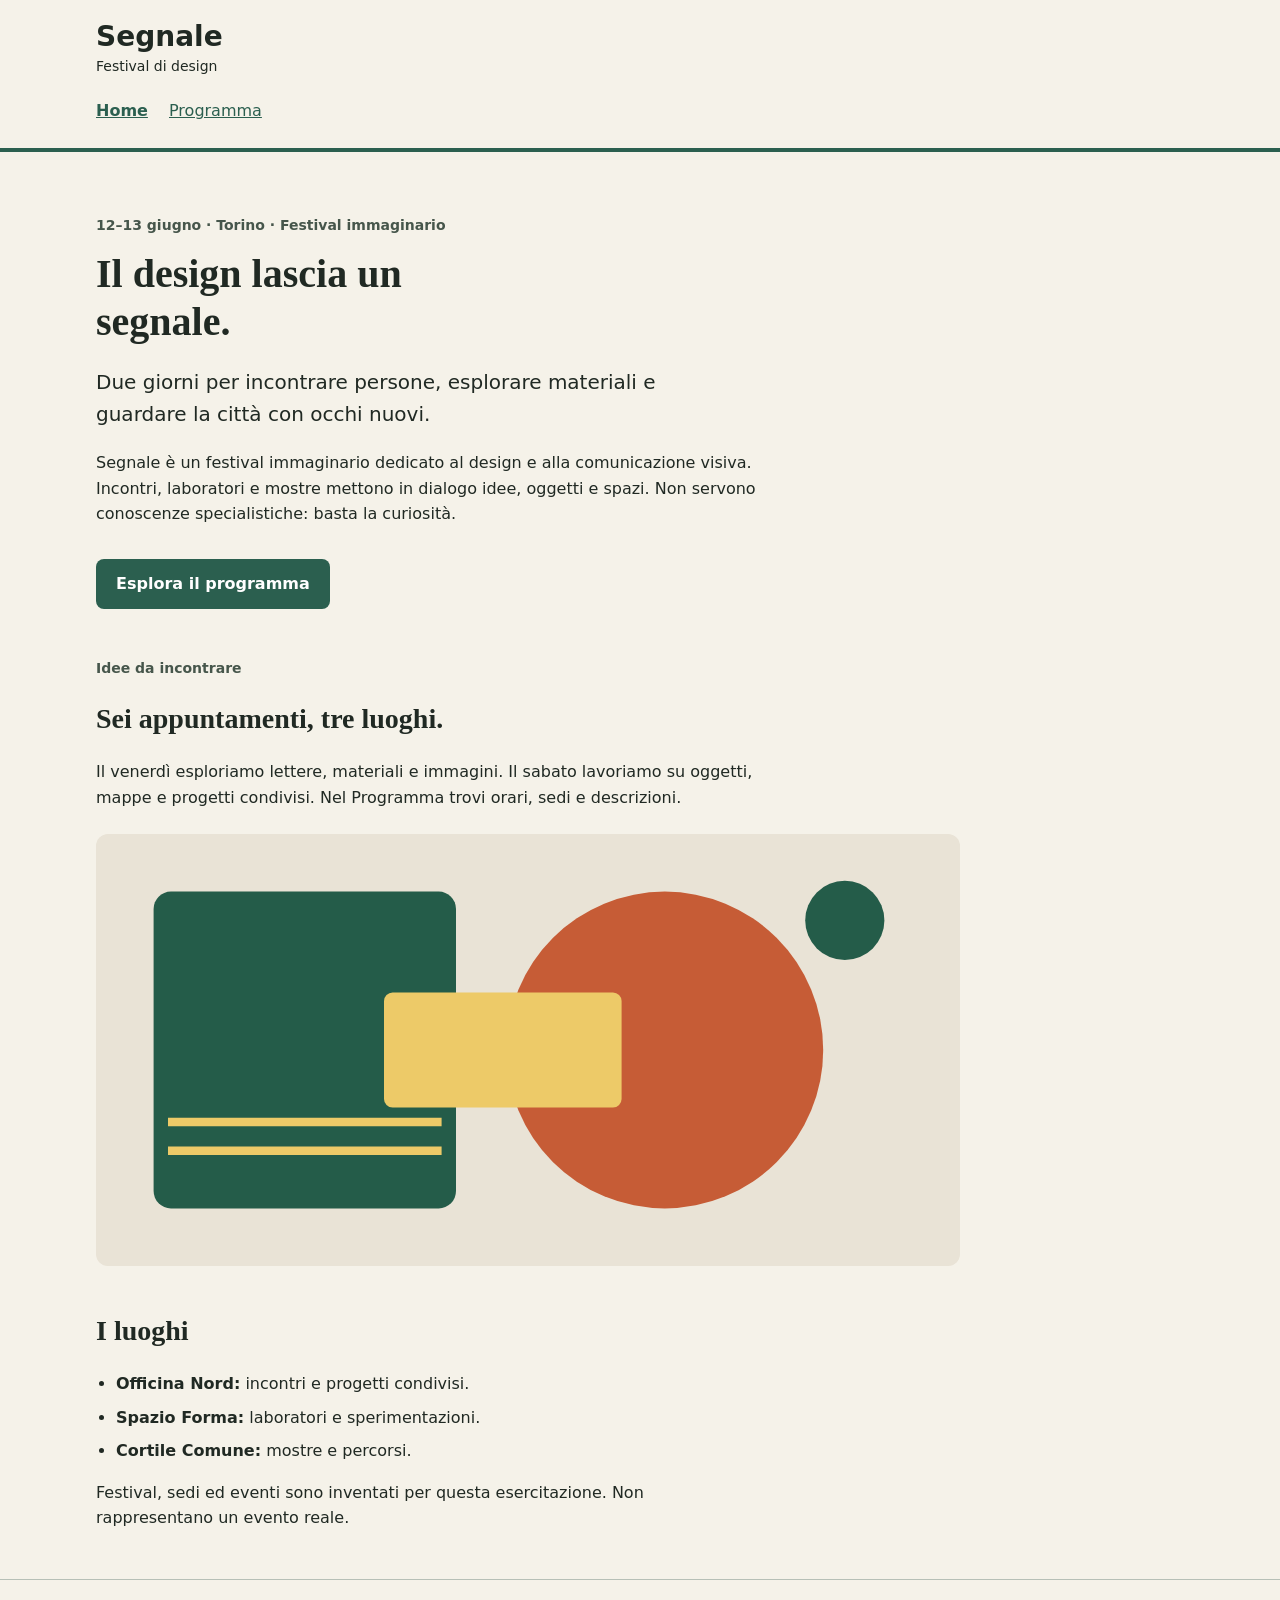
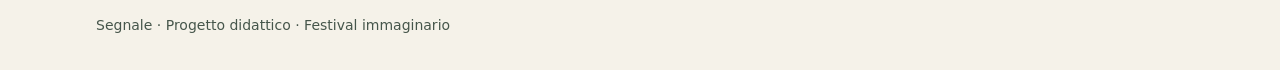
==== festival-segnale/index.html @ 4a1bec0a "festival-segnale" ====
<!doctype html>
<html lang="it">
<head>
  <meta charset="utf-8">
  <meta name="viewport" content="width=device-width, initial-scale=1">
  <title>Segnale — Festival di design</title>
  <link rel="stylesheet" href="style.css">
</head>
<body>
  <a class="skip-link" href="#contenuto">Vai al contenuto</a>
  <header class="site-header">
    <div class="container">
      <a class="brand" href="index.html">Segnale<span>Festival di design</span></a>
      <nav aria-label="Navigazione principale">
        <a href="index.html" aria-current="page">Home</a>
        <!-- Da completare: collegare questa voce alla pagina Programma. -->
        <a href="#">Programma</a>
      </nav>
    </div>
  </header>

  <main id="contenuto" class="container">
    <section class="intro" aria-labelledby="titolo-home">
      <p class="eyebrow">12–13 giugno · Torino · Festival immaginario</p>
      <h1 id="titolo-home">Il design lascia un segnale.</h1>
      <p class="lead">Due giorni per incontrare persone, esplorare materiali e guardare la città con occhi nuovi.</p>
      <p class="reading-text">Segnale è un festival immaginario dedicato al design e alla comunicazione visiva. Incontri, laboratori e mostre mettono in dialogo idee, oggetti e spazi. Non servono conoscenze specialistiche: basta la curiosità.</p>
      <!-- Da completare: anche questo collegamento deve aprire il Programma. -->
      <a class="button-link" href="#">Esplora il programma</a>
    </section>

    <section class="content-section" aria-labelledby="titolo-festival">
      <p class="eyebrow">Idee da incontrare</p>
      <h2 id="titolo-festival">Sei appuntamenti, tre luoghi.</h2>
      <p class="reading-text">Il venerdì esploriamo lettere, materiali e immagini. Il sabato lavoriamo su oggetti, mappe e progetti condivisi. Nel Programma trovi orari, sedi e descrizioni.</p>
      <img class="festival-image" src="assets/festival.svg" alt="Composizione geometrica di cerchi e rettangoli nei colori del festival" width="1200" height="600">
    </section>

    <section class="content-section" aria-labelledby="titolo-luoghi">
      <h2 id="titolo-luoghi">I luoghi</h2>
      <ul class="venues">
        <li><strong>Officina Nord:</strong> incontri e progetti condivisi.</li>
        <li><strong>Spazio Forma:</strong> laboratori e sperimentazioni.</li>
        <li><strong>Cortile Comune:</strong> mostre e percorsi.</li>
      </ul>
      <p class="reading-text">Festival, sedi ed eventi sono inventati per questa esercitazione. Non rappresentano un evento reale.</p>
    </section>
  </main>

  <footer class="site-footer"><div class="container"><p>Segnale · Progetto didattico · Festival immaginario</p></div></footer>
</body>
</html>
---- festival-segnale/style.css ----
/* Stile iniziale: tipografia, colori e variabili CSS sono già predisposti.
   Lavoreremo su collegamenti, CSS condiviso e disposizione delle schede. */

/* Scelte comuni: ogni regola usa var() per richiamarne il valore. */
:root {
 --colore-primario: #2b5f4f;
--colore-primario-scuro: #194437;

  --colore-sfondo: #f5f2e9;
  --colore-testo: #202923;
    --font-testo: system-ui, -apple-system, BlinkMacSystemFont, "Segoe UI", sans-serif;
  --font-titoli: Cambria, Georgia, "Times New Roman", serif;
}

* {
  box-sizing: border-box;
}

body {
  margin: 0;
  background: var(--colore-sfondo);
  color: var(--colore-testo);
  font-family: var(--font-testo);
  font-size: 1rem;
  line-height: 1.6;
}

a {
  color: var(--colore-primario);
}

a:hover {
  text-decoration-thickness: 3px;
}

a:focus-visible {
  outline: 3px solid var(--colore-testo);
  outline-offset: 4px;
}

.container {
  width: 92%;
  max-width: 68rem;
  margin: 0 auto;
}

.site-header {
  padding: 1.25rem 0;
  border-bottom: 4px solid var(--colore-primario);
}

.brand {
  display: inline-block;
  color: var(--colore-testo);
  font-size: 1.75rem;
  font-weight: bold;
  line-height: 1.2;
  text-decoration: none;
}

.brand span {
  display: block;
  margin-top: 0.25rem;
  font-size: 0.875rem;
  font-weight: normal;
}

nav {
  margin-top: 1rem;
}

nav a {
  display: inline-block;
  margin-right: 1rem;
  padding: 0.25rem 0;
}

nav a[aria-current="page"] {
  font-weight: bold;
}

.intro {
  padding: 3rem 0 1rem;
}

.eyebrow,
.event-meta {
  color: #46564b;
  font-size: 0.875rem;
  font-weight: bold;
}

h1,
h2,
h3 {
  font-family: var(--font-titoli);
  line-height: 1.2;
}

h1 {
  max-width: 18ch;
  margin: 0.75rem 0 1.25rem;
  font-size: 2.5rem;
}

h2 {
  font-size: 1.75rem;
}

h3 {
  margin: 0.5rem 0 0.75rem;
  font-size: 1.375rem;
}

.lead {
  max-width: 48ch;
  font-size: 1.25rem;
}

.reading-text {
  max-width: 65ch;
}

.button-link {
  display: inline-block;
  margin-top: 1rem;
  padding: 0.75rem 1.25rem;
  border-radius: 0.5rem;
  background: var(--colore-primario);
  color: #ffffff;
  font-weight: bold;
  text-decoration: none;
}

.button-link:hover {
  background: var(--colore-primario-scuro);
}

.content-section {
  margin: 2rem 0 3rem;
}

.festival-image {
  display: block;
  width: 100%;
  max-width: 54rem;
  height: auto;
  margin-top: 1.5rem;
  border-radius: 0.75rem;
}

.venues {
  padding-left: 1.25rem;
}

.venues li {
  margin-bottom: 0.5rem;
}

.event-grid {
  display: grid;
  grid-template-columns: 1fr;
  gap: 2rem;
  min-width: 0;
}

@media (min-width: 600px) {
  .event-grid {
    grid-template-columns: repeat(2, minmax(0, 1fr));
  }
}

@media (min-width: 1024px) {
  .event-grid {
    grid-template-columns: repeat(3, minmax(0, 1fr));
  }
}

.event-card {
  min-width: 0;
  margin-bottom: 0;
  overflow: hidden;
  border: 1px solid #b7c0b7;
  border-radius: 0.75rem;
  background: #ffffff;
}

.event-card img {
  display: block;
  width: 100%;
  max-width: 100%;
  height: auto;
}

.event-body {
  min-width: 0;
  padding: 1.25rem;
  overflow-wrap: anywhere;
}

.event-body p:last-child {
  margin-bottom: 0;
}

.event-place {
  color: #46564b;
  font-size: 0.875rem;
}

.site-footer {
  padding: 1.25rem 0;
  border-top: 1px solid #b7c0b7;
  color: #46564b;
  font-size: 0.875rem;
}

.skip-link {
  position: absolute;
  top: -6rem;
  left: 1rem;
  padding: 0.75rem 1rem;
  background: #ffffff;
  color: var(--colore-testo);
}

.skip-link:focus {
  top: 1rem;
}

.container,
.event-grid,
.event-card,
.event-body {
  min-width: 0;
}

img {
  max-width: 100%;
  height: auto;
}

.reading-text,
.venues,
.site-footer {
  overflow-wrap: anywhere;
}
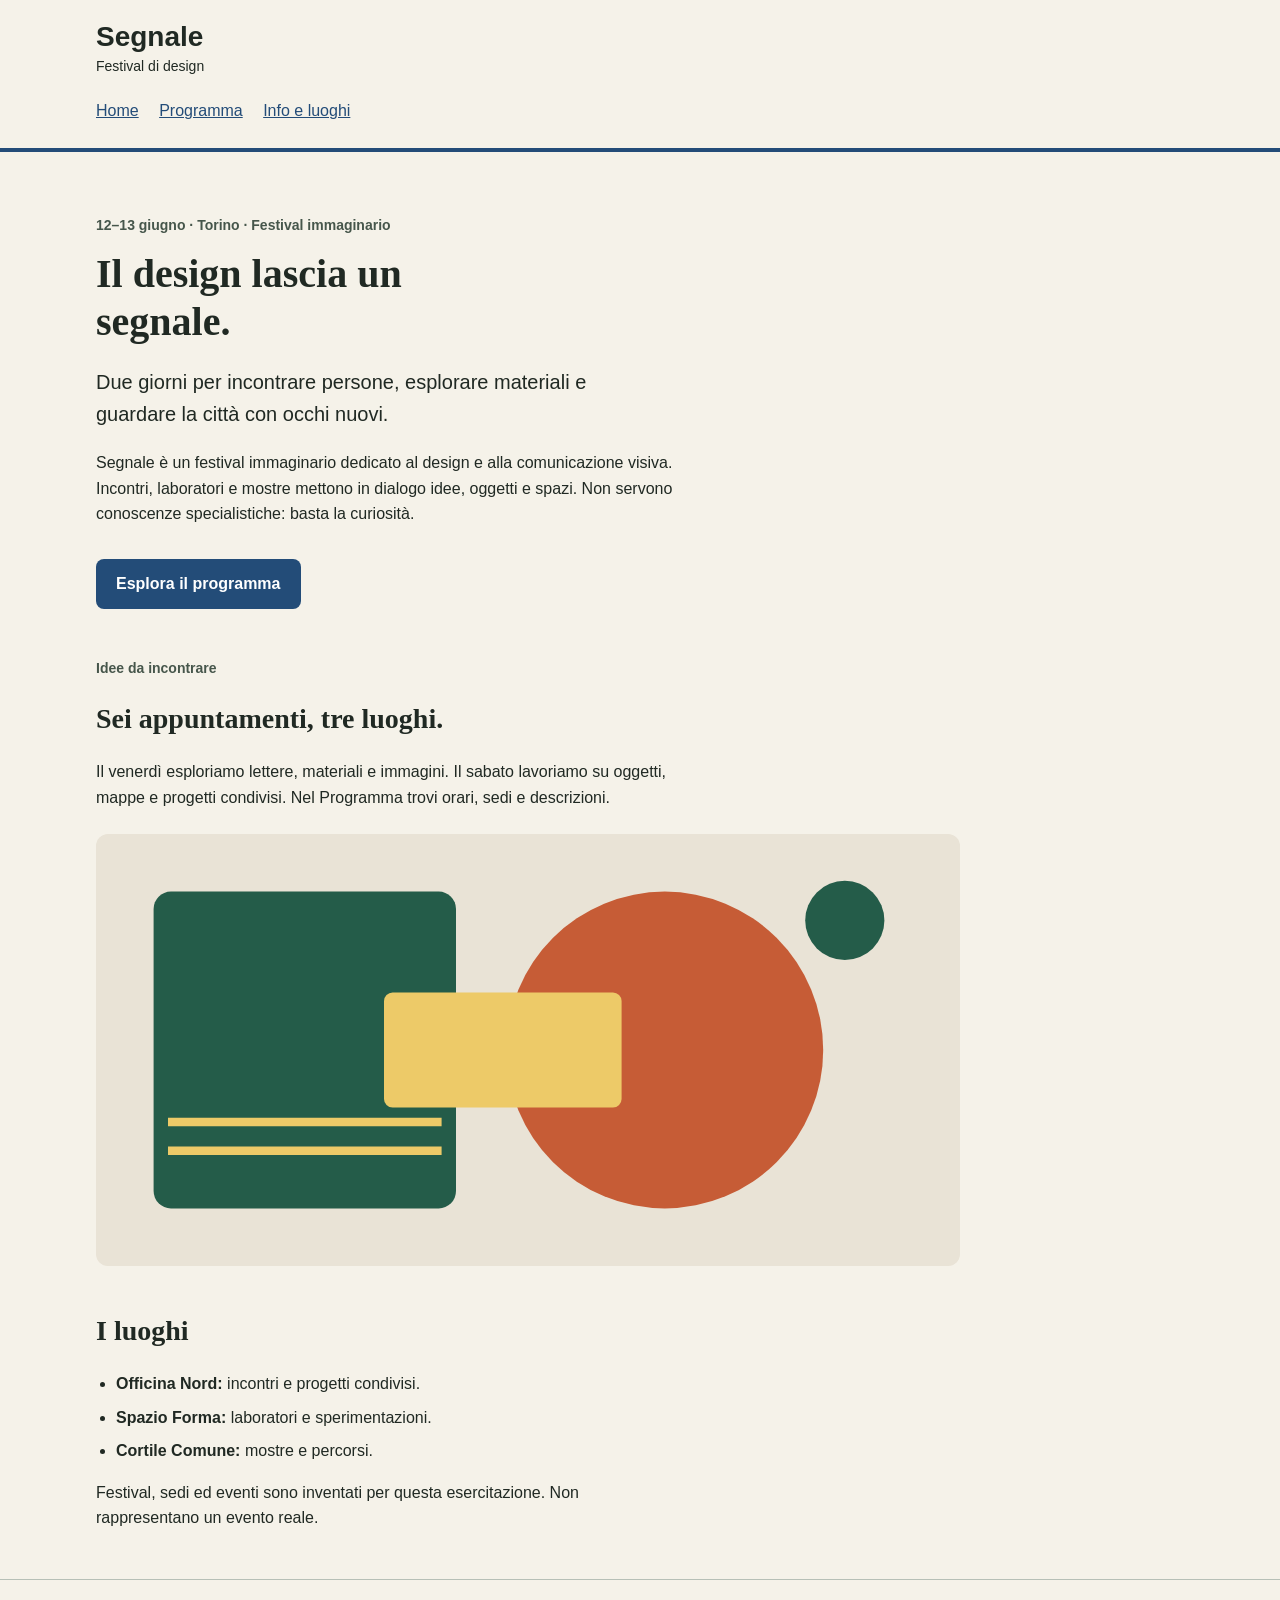
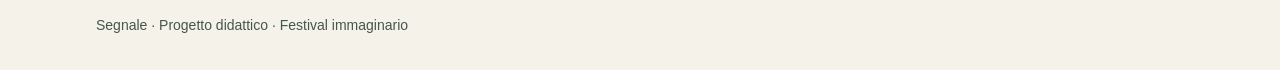
==== commit 3bbbcba0: "Add files via upload" ====
--- a/festival-segnale/index.html
+++ b/festival-segnale/index.html
@@ -11,32 +11,31 @@
   <header class="site-header">
     <div class="container">
       <a class="brand" href="index.html">Segnale<span>Festival di design</span></a>
-      <nav aria-label="Navigazione principale">
-        <a href="index.html" aria-current="page">Home</a>
-        <!-- Da completare: collegare questa voce alla pagina Programma. -->
-        <a href="#">Programma</a>
+      <nav>
+        <a href="index.html">Home</a>
+        <a href="programma.html">Programma</a>
+        <a href="info.html">Info e luoghi</a>
       </nav>
     </div>
   </header>
 
   <main id="contenuto" class="container">
-    <section class="intro" aria-labelledby="titolo-home">
+    <section class="intro">
       <p class="eyebrow">12–13 giugno · Torino · Festival immaginario</p>
       <h1 id="titolo-home">Il design lascia un segnale.</h1>
       <p class="lead">Due giorni per incontrare persone, esplorare materiali e guardare la città con occhi nuovi.</p>
       <p class="reading-text">Segnale è un festival immaginario dedicato al design e alla comunicazione visiva. Incontri, laboratori e mostre mettono in dialogo idee, oggetti e spazi. Non servono conoscenze specialistiche: basta la curiosità.</p>
-      <!-- Da completare: anche questo collegamento deve aprire il Programma. -->
-      <a class="button-link" href="#">Esplora il programma</a>
+      <a class="button-link" href="programma.html">Esplora il programma</a>
     </section>
 
-    <section class="content-section" aria-labelledby="titolo-festival">
+    <section class="content-section">
       <p class="eyebrow">Idee da incontrare</p>
       <h2 id="titolo-festival">Sei appuntamenti, tre luoghi.</h2>
       <p class="reading-text">Il venerdì esploriamo lettere, materiali e immagini. Il sabato lavoriamo su oggetti, mappe e progetti condivisi. Nel Programma trovi orari, sedi e descrizioni.</p>
       <img class="festival-image" src="assets/festival.svg" alt="Composizione geometrica di cerchi e rettangoli nei colori del festival" width="1200" height="600">
     </section>
 
-    <section class="content-section" aria-labelledby="titolo-luoghi">
+    <section class="content-section">
       <h2 id="titolo-luoghi">I luoghi</h2>
       <ul class="venues">
         <li><strong>Officina Nord:</strong> incontri e progetti condivisi.</li>
@@ -49,4 +48,4 @@
 
   <footer class="site-footer"><div class="container"><p>Segnale · Progetto didattico · Festival immaginario</p></div></footer>
 </body>
-</html>
+</html>
--- a/festival-segnale/style.css
+++ b/festival-segnale/style.css
@@ -1,15 +1,13 @@
-/* Stile iniziale: tipografia, colori e variabili CSS sono già predisposti.
-   Lavoreremo su collegamenti, CSS condiviso e disposizione delle schede. */
-
-/* Scelte comuni: ogni regola usa var() per richiamarne il valore. */
+/* Segnale: esempio completo della consegna su Home e Programma. */
+
+/* Valori condivisi: le regole interessate li richiamano con var(). */
 :root {
- --colore-primario: #2b5f4f;
---colore-primario-scuro: #194437;
-
+  --colore-primario: #234c78;
+  --colore-primario-scuro: #163454;
   --colore-sfondo: #f5f2e9;
   --colore-testo: #202923;
-    --font-testo: system-ui, -apple-system, BlinkMacSystemFont, "Segoe UI", sans-serif;
-  --font-titoli: Cambria, Georgia, "Times New Roman", serif;
+  --font-testo: Arial, Helvetica, sans-serif;
+  --font-titoli: Georgia, "Times New Roman", serif;
 }
 
 * {
@@ -30,12 +28,11 @@
 }
 
 a:hover {
-  text-decoration-thickness: 3px;
-}
-
-a:focus-visible {
+  text-decoration: underline;
+}
+
+a:focus {
   outline: 3px solid var(--colore-testo);
-  outline-offset: 4px;
 }
 
 .container {
@@ -75,9 +72,6 @@
   padding: 0.25rem 0;
 }
 
-nav a[aria-current="page"] {
-  font-weight: bold;
-}
 
 .intro {
   padding: 3rem 0 1rem;
@@ -157,28 +151,14 @@
   margin-bottom: 0.5rem;
 }
 
+/* Disposizione di base: una colonna. */
 .event-grid {
   display: grid;
   grid-template-columns: 1fr;
   gap: 2rem;
-  min-width: 0;
-}
-
-@media (min-width: 600px) {
-  .event-grid {
-    grid-template-columns: repeat(2, minmax(0, 1fr));
-  }
-}
-
-@media (min-width: 1024px) {
-  .event-grid {
-    grid-template-columns: repeat(3, minmax(0, 1fr));
-  }
 }
 
 .event-card {
-  min-width: 0;
-  margin-bottom: 0;
   overflow: hidden;
   border: 1px solid #b7c0b7;
   border-radius: 0.75rem;
@@ -188,21 +168,15 @@
 .event-card img {
   display: block;
   width: 100%;
-  max-width: 100%;
   height: auto;
 }
 
 .event-body {
-  min-width: 0;
-  padding: 1.25rem;
-  overflow-wrap: anywhere;
-}
-
-.event-body p:last-child {
+  padding: 1.5rem;
+}
+
+.event-place {
   margin-bottom: 0;
-}
-
-.event-place {
   color: #46564b;
   font-size: 0.875rem;
 }
@@ -227,20 +201,119 @@
   top: 1rem;
 }
 
-.container,
-.event-grid,
-.event-card,
-.event-body {
-  min-width: 0;
-}
-
-img {
-  max-width: 100%;
+/* Da 600 px: due colonne. */
+@media (min-width: 600px) {
+  .event-grid {
+    grid-template-columns: repeat(2, 1fr);
+  }
+}
+
+/* Da 1024 px: tre colonne. Questa regola segue quella da 600 px. */
+@media (min-width: 1024px) {
+  .event-grid {
+    grid-template-columns: repeat(3, 1fr);
+  }
+}
+/* Stili per il carosello Swiper delle sedi */
+.sedi-swiper {
+  width: 100%;
+  max-width: 54rem;
+  margin: 1.5rem 0;
+  border-radius: 0.75rem;
+  overflow: hidden;
+  background: #ffffff;
+  border: 1px solid #b7c0b7;
+}
+
+.slide-content {
+  margin: 0;
+  display: flex;
+  flex-direction: column;
+}
+
+.slide-content img {
+  display: block;
+  width: 100%;
   height: auto;
-}
-
-.reading-text,
-.venues,
-.site-footer {
-  overflow-wrap: anywhere;
-}
+  object-fit: cover;
+  aspect-ratio: 16 / 9;
+}
+
+.slide-content figcaption {
+  padding: 1.5rem;
+  text-align: center;
+}
+
+.slide-content figcaption h3 {
+  margin-top: 0;
+  color: var(--colore-primario);
+}
+
+.slide-content figcaption p {
+  margin-bottom: 0;
+  color: #46564b;
+}
+
+/* Personalizzazione pulsanti Swiper */
+.swiper-button-next,
+.swiper-button-prev {
+  color: var(--colore-primario);
+  background: rgba(255, 255, 255, 0.8);
+  padding: 1.5rem;
+  border-radius: 50%;
+}
+
+.swiper-button-next:after,
+.swiper-button-prev:after {
+  font-size: 1.25rem;
+  font-weight: bold;
+}.sedi-swiper .swiper-button-prev,
+.sedi-swiper .swiper-button-next {
+  width: 44px;
+  height: 44px;
+  border: 0;
+  border-radius: 50%;
+  background: var(--colore-primario-scuro, #194437);
+  color: #fff;
+  cursor: pointer;
+}
+
+.sedi-swiper .swiper-button-prev::after,
+.sedi-swiper .swiper-button-next::after {
+  content: none;
+}
+
+.sedi-swiper .swiper-button-prev span,
+.sedi-swiper .swiper-button-next span {
+  font-size: 1.5rem;
+  line-height: 1;
+}
+
+.sedi-swiper .swiper-button-prev:focus-visible,
+.sedi-swiper .swiper-button-next:focus-visible {
+  outline: 3px solid #202923;
+  outline-offset: 3px;
+}
+.mappa-contenitore {
+  width: 100%;
+  aspect-ratio: 16 / 9;
+}
+
+.mappa-contenitore iframe {
+  display: block;
+  width: 100%;
+  height: 100%;
+  border: 0;
+}
+
+.elenco-sedi {
+  padding-left: 1.25rem;
+}
+
+.elenco-sedi li {
+  margin-block: 1.5rem;
+}
+
+.elenco-sedi address {
+  font-style: normal;
+}
